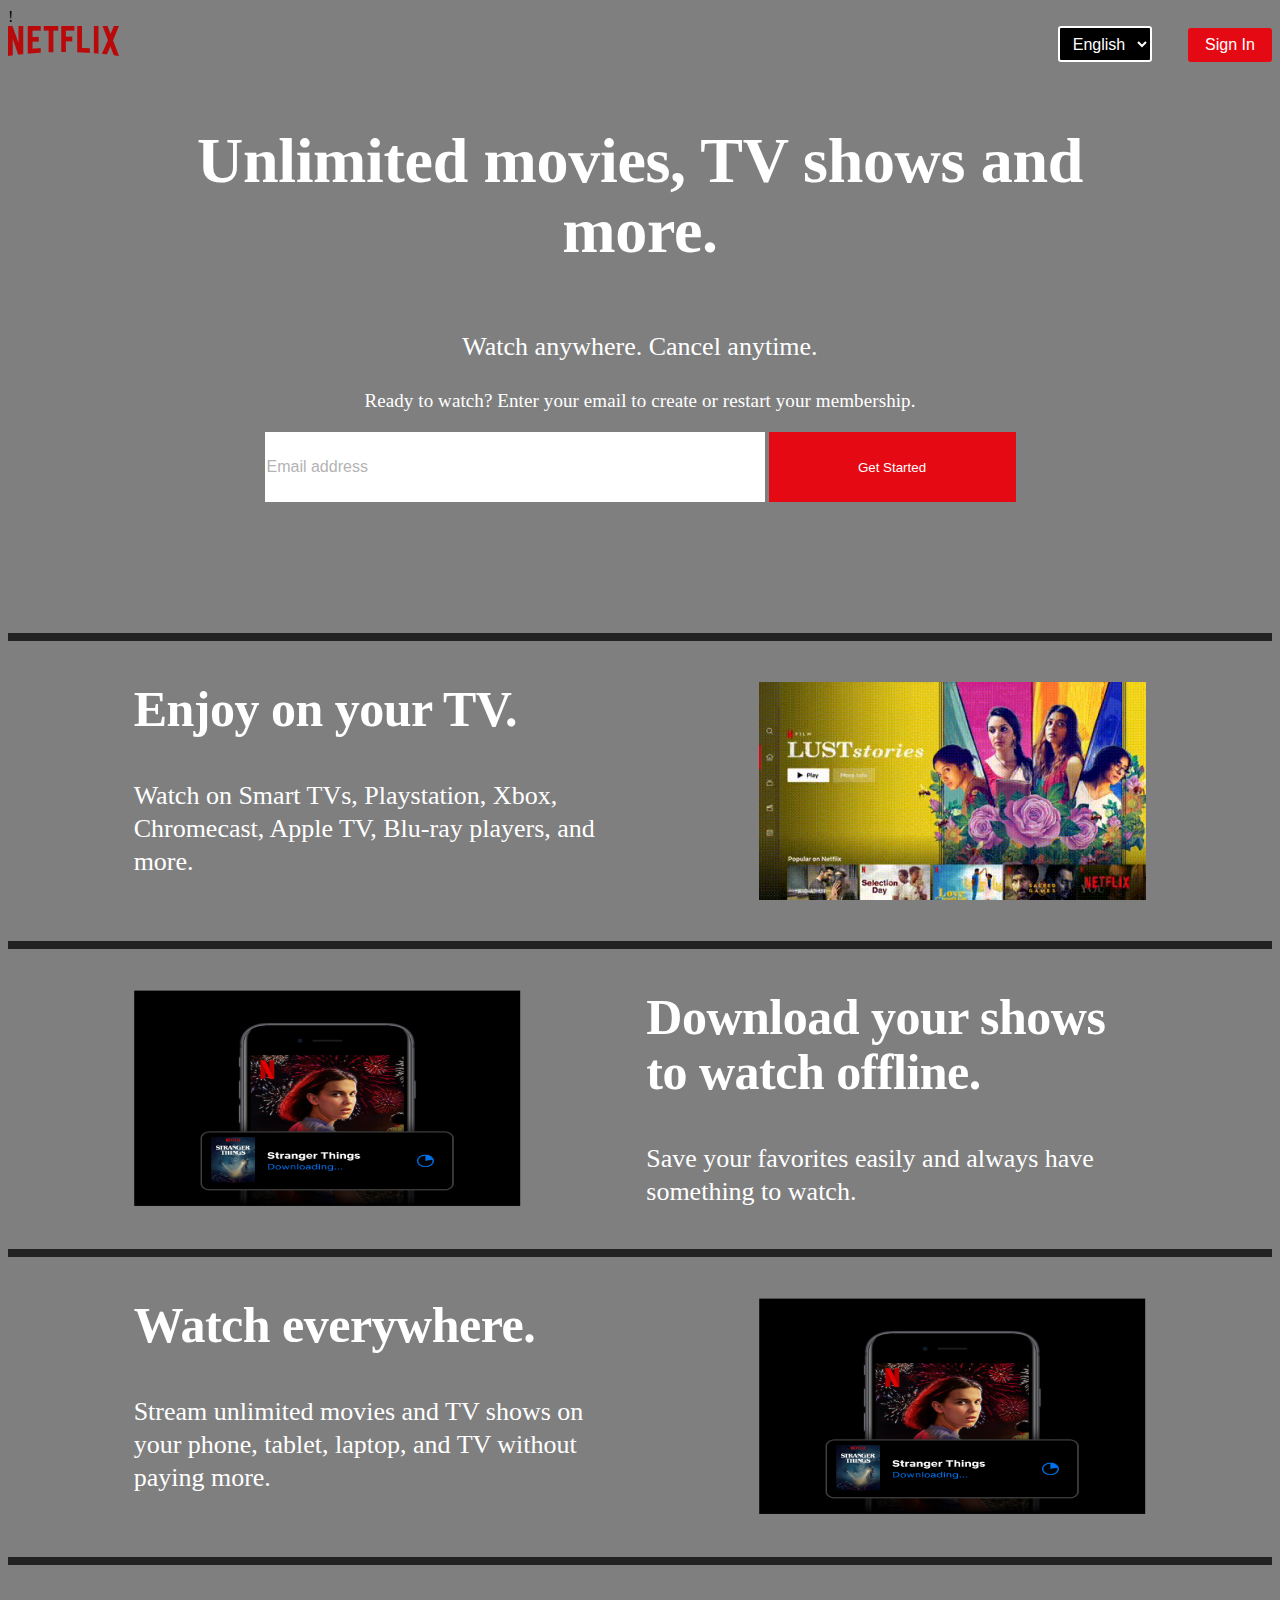
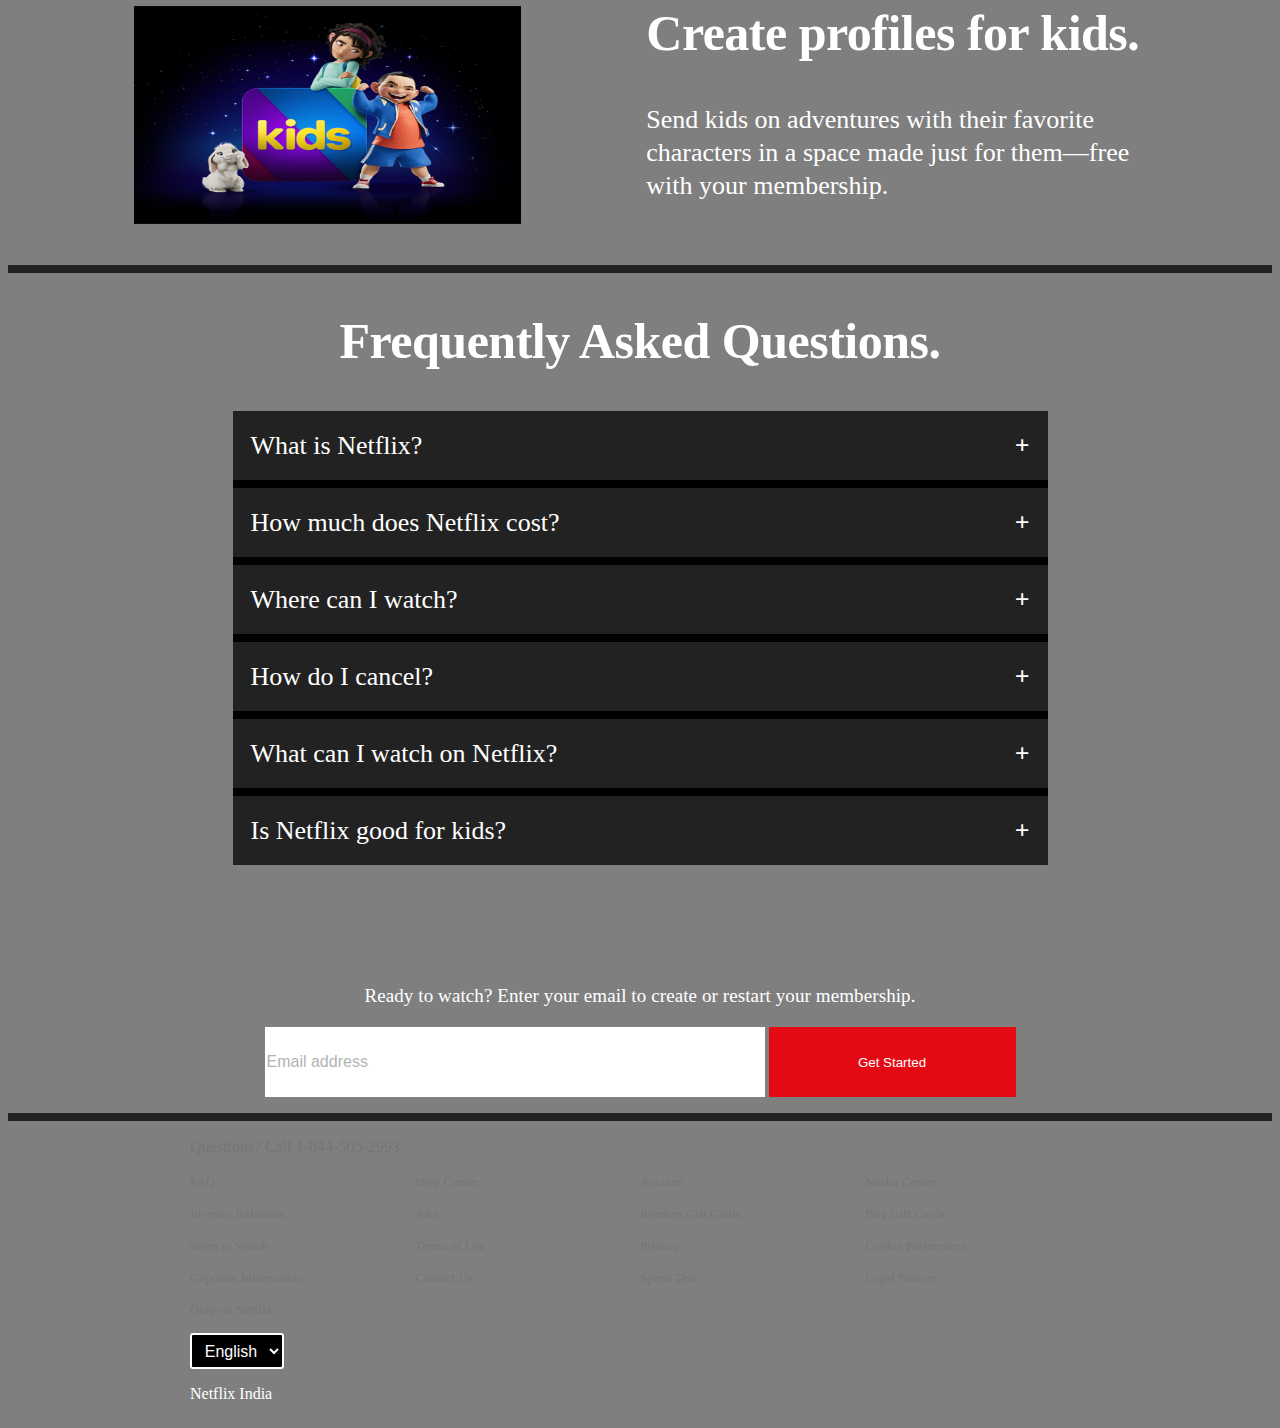
==== index.html @ 9cac7844 "added html and css" ====
!<!DOCTYPE html>
<html>
<head>
	<meta charset="utf-8">
	<meta name="viewport" content="width=device-width, initial-scale=1">
	<title>Home</title>
	<link rel="stylesheet" href="index.css">
</head>
<body class="home">
	<header>
		<div class="header-wrap">
			<div class="logo-wrap">
				<a href="home.html" class="logo">
					<img src="images/logo.png" alt="">
	   			</a>	
			</div>
			<div class="btn-wrap">
	  			<select class="lang-select">
				    <option value="en">English</option>
				    <option value="fr">Français</option>
	  			</select>
				<button class="signin-btn">
					Sign In
				</button>
			</div>
		</div>
	</header>

	<main>
		<section class="hero">
			<div class="hero-wrap">
			<div>
				<p class="headline">
					Unlimited movies, TV shows and more.
				</p>
				<p class="subtitle">
					Watch anywhere. Cancel anytime.
				</p>
				<p class="cta">
					Ready to watch? Enter your email to create or restart your membership.
				</p>
			</div>
				<div class="form-wrap">
					<form action="/action_page.php">
					  <input type="email" id="phone" name="phone" placeholder="Email address">
					  <input type="submit" id="submit" value="Get Started">
					</form>
				</div>
			</div>
			<div class="line"></div>
		</section>

		<section class="value-props">
			<div class="prop-wrap one">
				<div class="prop-desc">
					<h2 class="prop-header">
						Enjoy on your TV.
					</h2>
					<p class="prop-body">
						Watch on Smart TVs, Playstation, Xbox, Chromecast, Apple TV, Blu-ray players, and more.
					</p>
				</div>
				<div class="prop-img">
					<img src="images/luststories.png" class="value-img" alt="Lust stories">
				</div>
			</div>

		<div class="line"></div>

			<div class="prop-wrap two">
				<div class="prop-desc">
					<h2 class="prop-header">
						Download your shows to watch offline.
					</h2>
					<p class="prop-body">
						Save your favorites easily and always have something to watch.
					</p>
				</div>
				<div class="prop-img">
					<img src="images/stranger-dl.png" class="value-img" alt="Lust stories">
				</div>
			</div>

			<div class="line"></div>

			<div class="prop-wrap three">
				<div class="prop-desc">
					<h2 class="prop-header">
						Watch everywhere.
					</h2>
					<p class="prop-body">
						Stream unlimited movies and TV shows on your phone, tablet, laptop, and TV without paying more.
					</p>
				</div>
				<div class="prop-img">
					<img src="images/stranger-dl.png" class="value-img" alt="Lust stories">
				</div>
			</div>

			<div class="line"></div>

			<div class="prop-wrap four">
				<div class="prop-desc">
					<h2 class="prop-header">
						Create profiles for kids.
					</h2>
					<p class="prop-body">
						Send kids on adventures with their favorite characters in a space made just for them—free with your membership.
					</p>
				</div>
				<div class="prop-img">
					<img src="images/kids.png" class="value-img" alt="Lust stories">
				</div>
			</div>

			<div class="line"></div>
		</section>

		<section class="faq">
			<div class="faq-accordion-wrap">
				<div class="faq-accordion-header">
					<h2>
						Frequently Asked Questions.
					</h2>
				</div>
				<div>
					<button class="faq-accordion">What is Netflix?</button>
					<div class="panel">
					  <p>Lorem ipsum dolor sit amet, consectetur adipisicing elit, sed do eiusmod tempor incididunt ut labore et dolore magna aliqua. Ut enim ad minim veniam, quis nostrud exercitation ullamco laboris nisi ut aliquip ex ea commodo consequat.</p>
					</div>

					<div class="faq-line"></div>

					<button class="faq-accordion">How much does Netflix cost?</button>
					<div class="panel">
					  <p>Lorem ipsum dolor sit amet, consectetur adipisicing elit, sed do eiusmod tempor incididunt ut labore et dolore magna aliqua. Ut enim ad minim veniam, quis nostrud exercitation ullamco laboris nisi ut aliquip ex ea commodo consequat.</p>
					</div>

					<div class="faq-line"></div>

					<button class="faq-accordion">Where can I watch?</button>
					<div class="panel">
					  <p>Lorem ipsum dolor sit amet, consectetur adipisicing elit, sed do eiusmod tempor incididunt ut labore et dolore magna aliqua. Ut enim ad minim veniam, quis nostrud exercitation ullamco laboris nisi ut aliquip ex ea commodo consequat.</p>
					</div>

					<div class="faq-line"></div>

					<button class="faq-accordion">How do I cancel?</button>
					<div class="panel">
					  <p>Lorem ipsum dolor sit amet, consectetur adipisicing elit, sed do eiusmod tempor incididunt ut labore et dolore magna aliqua. Ut enim ad minim veniam, quis nostrud exercitation ullamco laboris nisi ut aliquip ex ea commodo consequat.</p>
					</div>

					<div class="faq-line"></div>

					<button class="faq-accordion">What can I watch on Netflix?</button>
					<div class="panel">
					  <p>Lorem ipsum dolor sit amet, consectetur adipisicing elit, sed do eiusmod tempor incididunt ut labore et dolore magna aliqua. Ut enim ad minim veniam, quis nostrud exercitation ullamco laboris nisi ut aliquip ex ea commodo consequat.</p>
					</div>

					<div class="faq-line"></div>

					<button class="faq-accordion">Is Netflix good for kids?</button>
					<div class="panel">
					  <p>Lorem ipsum dolor sit amet, consectetur adipisicing elit, sed do eiusmod tempor incididunt ut labore et dolore magna aliqua. Ut enim ad minim veniam, quis nostrud exercitation ullamco laboris nisi ut aliquip ex ea commodo consequat.</p>
					</div>
				</div>
			</div>

			<p class="cta">
				Ready to watch? Enter your email to create or restart your membership.
			</p>
			<div class="form-wrap">
				<form action="/action_page.php">
				  <input type="email" id="phone" name="phone" placeholder="Email address">
				  <input type="submit" id="submit" value="Get Started">
				</form>
			</div>

			<div class="line"></div>
		</section>
	</main>

	<footer>
		<p class="phone">Questions? Call 1-844-505-2993</p>
		<div class="link-wrap">
			<a href="#">FAQ</a>
		    <a href="#">Help Center</a>
		    <a href="#">Account</a>
		    <a href="#">Media Center</a>
		    <a href="#">Investor Relations</a>
		    <a href="#">Jobs</a>
		    <a href="#">Reedem Gift Cards</a>
		    <a href="#">Buy Gift Cards</a>
		    <a href="#">Ways to Watch</a>
		    <a href="#">Terms of Use</a>
		    <a href="#">Privacy</a>
		    <a href="#">Cookie Preferences</a>
		    <a href="#">Coporate Information</a>
		    <a href="#">Contact Us</a>
		    <a href="#">Speed Test</a>
		    <a href="#">Legal Notices</a>
		    <a href="#">Only on Netflix</a>
		</div>
		<div class="lang-select-wrap">
  			<select class="lang-select">
			    <option value="en">English</option>
			    <option value="fr">Français</option>
  			</select>
		</div>
		<p class="india">Netflix India</p>
	</footer>

<script>
var acc = document.getElementsByClassName("faq-accordion");
var i;

for (i = 0; i < acc.length; i++) {
  acc[i].addEventListener("click", function() {
    this.classList.toggle("active");
    var panel = this.nextElementSibling;
    if (panel.style.maxHeight) {
      panel.style.maxHeight = null;
    } else {
      panel.style.maxHeight = panel.scrollHeight + "px";
    } 
  });
}
</script>
</body>
</html>
---- index.css ----
* {
  box-sizing: border-box;
}

html {
	background-image: initial;
}

body {
	background: linear-gradient(rgba(0,0,0,0.5), rgba(0,0,0,0.5)), url("images/sign-in-bg.png");
  font-family: Netflix Sans;
}

.signin-btn {
  background-color: #E50914;
  border: none;
  border-radius: 3px;
  color: white;
  width: 84px;
  height: 34px;
  text-align: center;
  display: inline-block;
  font-size: 16px;
}

.lang-select {
   background-color: black;
   border: 2px solid white;
   border-radius: 3px;
   color: white;
   width: 94px;
   height: 36px;
   text-align: center;
   font-size: 16px;
   margin-right: 32px;
}

.header-wrap {
  display: flex;
  justify-content: space-between;
  margin-bottom: 23px;
}

.hero-wrap {
  width: 950px;
  height: 506.98px;
  top: 70px;
  left: 485px;
  padding: 74px, 0px, 89.39px, 0px;
  margin: 0 auto;
}

p,
h2 {
  color: white;
}

.headline {
  font-family: Netflix Sans;
  font-size: 64px;
  font-weight: 700;
  line-height: 70px;
  letter-spacing: -0.005em;
  text-align: center;
}

.subtitle {
  font-family: Netflix Sans;
  font-size: 26px;
  font-weight: 400;
  line-height: 33px;
  letter-spacing: 0em;
  text-align: center;
}

.cta {
  font-family: Netflix Sans;
  font-size: 19px;
  font-weight: 500;
  line-height: 24px;
  letter-spacing: 0.005em;
  text-align: center;
}

.home input {
  width: 500px;
  height: 70px;
  border-radius: 2px, 0px, 0px, 2px;
  border: 1px;
}

.form-wrap {
  display: flex;
  justify-content: center;
}

input[type=submit] {
  width: 247px;
  height: 70px;
  background-color: #E50914;
  color: white;
}

.line {
  width: 100%;
  height: 8px;
  top: 747px;
  background-color: #222222;
}

.prop-wrap {
  display: flex;
  justify-content: space-evenly;
  align-items: center;
}

.two,
.four {
  flex-direction: row-reverse;
}

.value-img {
  width: 387px;
  height: 218px;
  top: 82px;
  left: 69px;
}

.prop-desc {
  width: 500.05px;
  height: 300px;
  top: 72.95px;
  padding: 0.06px, 96.05px, 6.94px, 0px;
}

.prop-header {
  font-family: Netflix Sans;
  font-size: 50px;
  font-weight: 700;
  line-height: 55px;
  letter-spacing: -0.01em;
  text-align: left;
}

.prop-body {
  font-family: Netflix Sans;
  font-size: 26px;
  font-weight: 400;
  line-height: 33px;
  letter-spacing: 0em;
  text-align: left;
}

.faq-accordion-header h2 {
  font-family: Netflix Sans;
  font-size: 50px;
  font-weight: 700;
  line-height: 55px;
  letter-spacing: -0.01em;
  text-align: center;
}

/*FAQ styling*/

.faq-accordion {
  background-color: #222222;
  color: white;
  cursor: pointer;
  padding: 18px;
  width: 100%;
  border: none;
  text-align: left;
  outline: none;
  font-size: 15px;
  transition: 0.4s;
  font-family: Netflix Sans;
  font-size: 26px;
  font-weight: 400;
  line-height: 33px;
  letter-spacing: 0em;
  text-align: left;
}

.active,
.faq-accordion:hover {
  background-color: #222222;
}

.faq-accordion:after {
  content: '\002B';
  color: white;
  font-weight: bold;
  float: right;
  margin-left: 5px;
}

.active:after {
  content: "\2212";
}

.panel {
  padding: 0 18px;
  background-color: black;
  max-height: 0;
  overflow: hidden;
  transition: max-height 0.2s ease-out;
}

.faq-accordion-wrap {
  width: 815px;
  height: 650.56px;
  top: 107px;
  left: 507.5px;
  margin: 0 auto;
}

.faq-line {
  width: 100%;
  height: 8px;
  top: 747px;
  background-color: black;
}

footer {
  width: 900px;
  height: 283px;
  top: 3781.23px;
  left: 510px;
  margin: 0 auto;
}

.link-wrap {
  display: flex;
  flex-wrap: wrap;
  width: 900px;
  height: 160px;
}

.link-wrap a {
  width: 25%;
  text-decoration: none;
  color: #757575;
  font-family: Netflix Sans;
  font-size: 13px;
  font-weight: 400;
  line-height: 17px;
  letter-spacing: 0em;
  text-align: left;
}

.phone {
  width: 250px;
  height: 20px;
  top: -0.23px;
  font-family: Netflix Sans;
  font-size: 16px;
  font-weight: 400;
  line-height: 20px;
  letter-spacing: 0em;
  text-align: left;
  color: #757575;
}


/* sign-in page */

/* Sign-in form styling */

.sign-in .form-wrap {
  width: 450px;
  height: 660px;
  border: none;
  display: block;
  margin: 0 auto;
  background-color: black;
}

.sign-in .form {
  width: 314px;
  height: 315px;
  top: 60px;
  left: 68px;
  margin: 0 auto;
}

.sign-in h2 {
  font-size: 32px;
  font-weight: 700;
  line-height: 41px;
  letter-spacing: 0.01em;
  text-align: left;
  margin-bottom: 0;
}

input[type=text], input[type=password] {
  width: 314px;
  height: 50px;
  margin: 8px 0;
  display: block;
  border: none;
  border-radius: 3px;
  background-color: #333333;
}

::placeholder {
  font-size: 16px;
  font-weight: 400;
  line-height: 20px;
  letter-spacing: 0em;
  text-align: left;
  top: 17px;
  left: 20px;
  color: #B3B3B3;
}

.sign-in button[type=submit] {
  width: 314px;
  height: 48px;
}

.remember-help {
    width: 310px;
    margin-top: 10px;
}

label,
.help a {
  color: #B3B3B3;
  font-size: 13px;
  font-weight: 500;
  line-height: 16px;
  letter-spacing: 0em;
  text-align: left;
  text-decoration: none;
}

.help {
    float: right;
}

.sign-in button {
  background-color: red;
  color: white;
  padding: 14px 20px;
  margin: 8px 0;
  border: none;
  border-radius: 3px;
  cursor: pointer;
  width: 100%;
}

.sign-in button:hover {
  opacity: 0.8;
}

.fb-login {
  width: 314px;
  height: 216px;
  top: 404px;
  left: 68px;
  padding: 0, 0px, 103px, 0px;
  color: white;
  margin: 0 auto;
}

.sign-in footer {
  width: 1000px;
  height: 238px;
  left: 460px;
  background-color: #000000 75%;
}
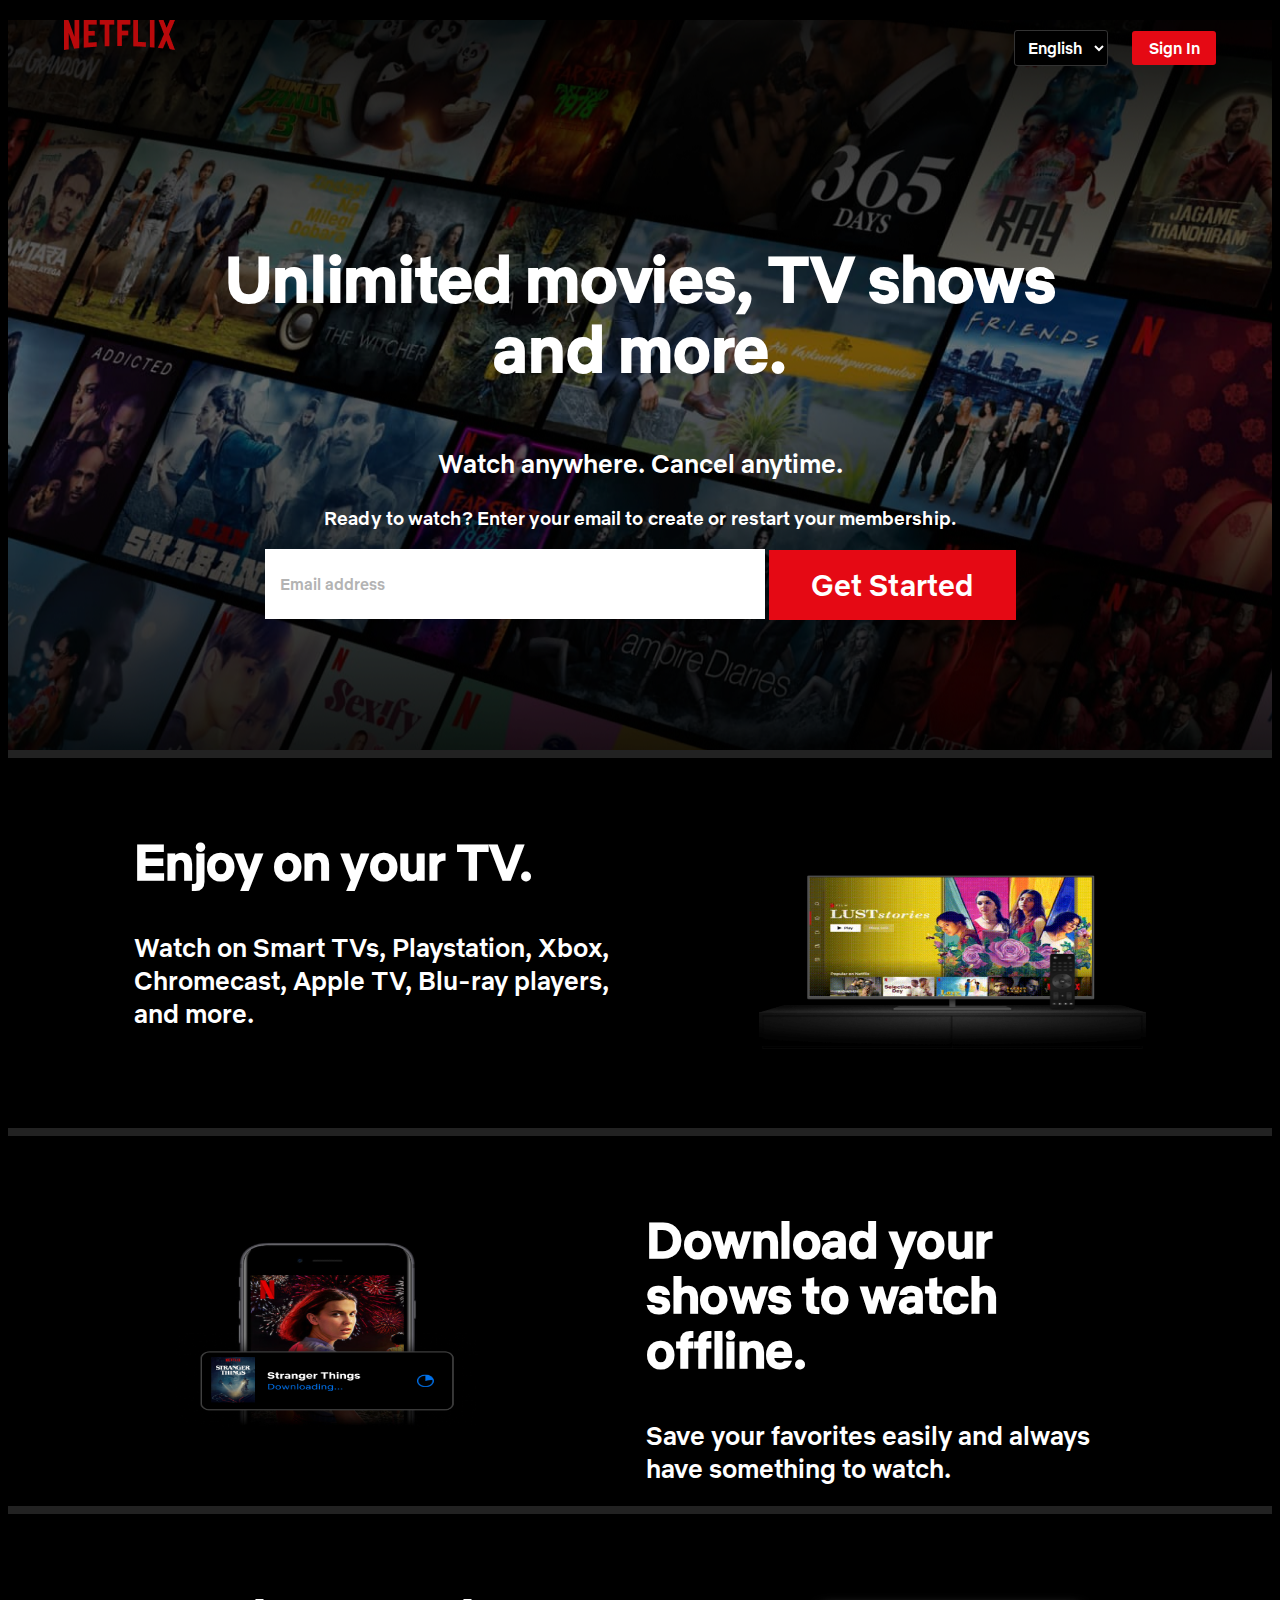
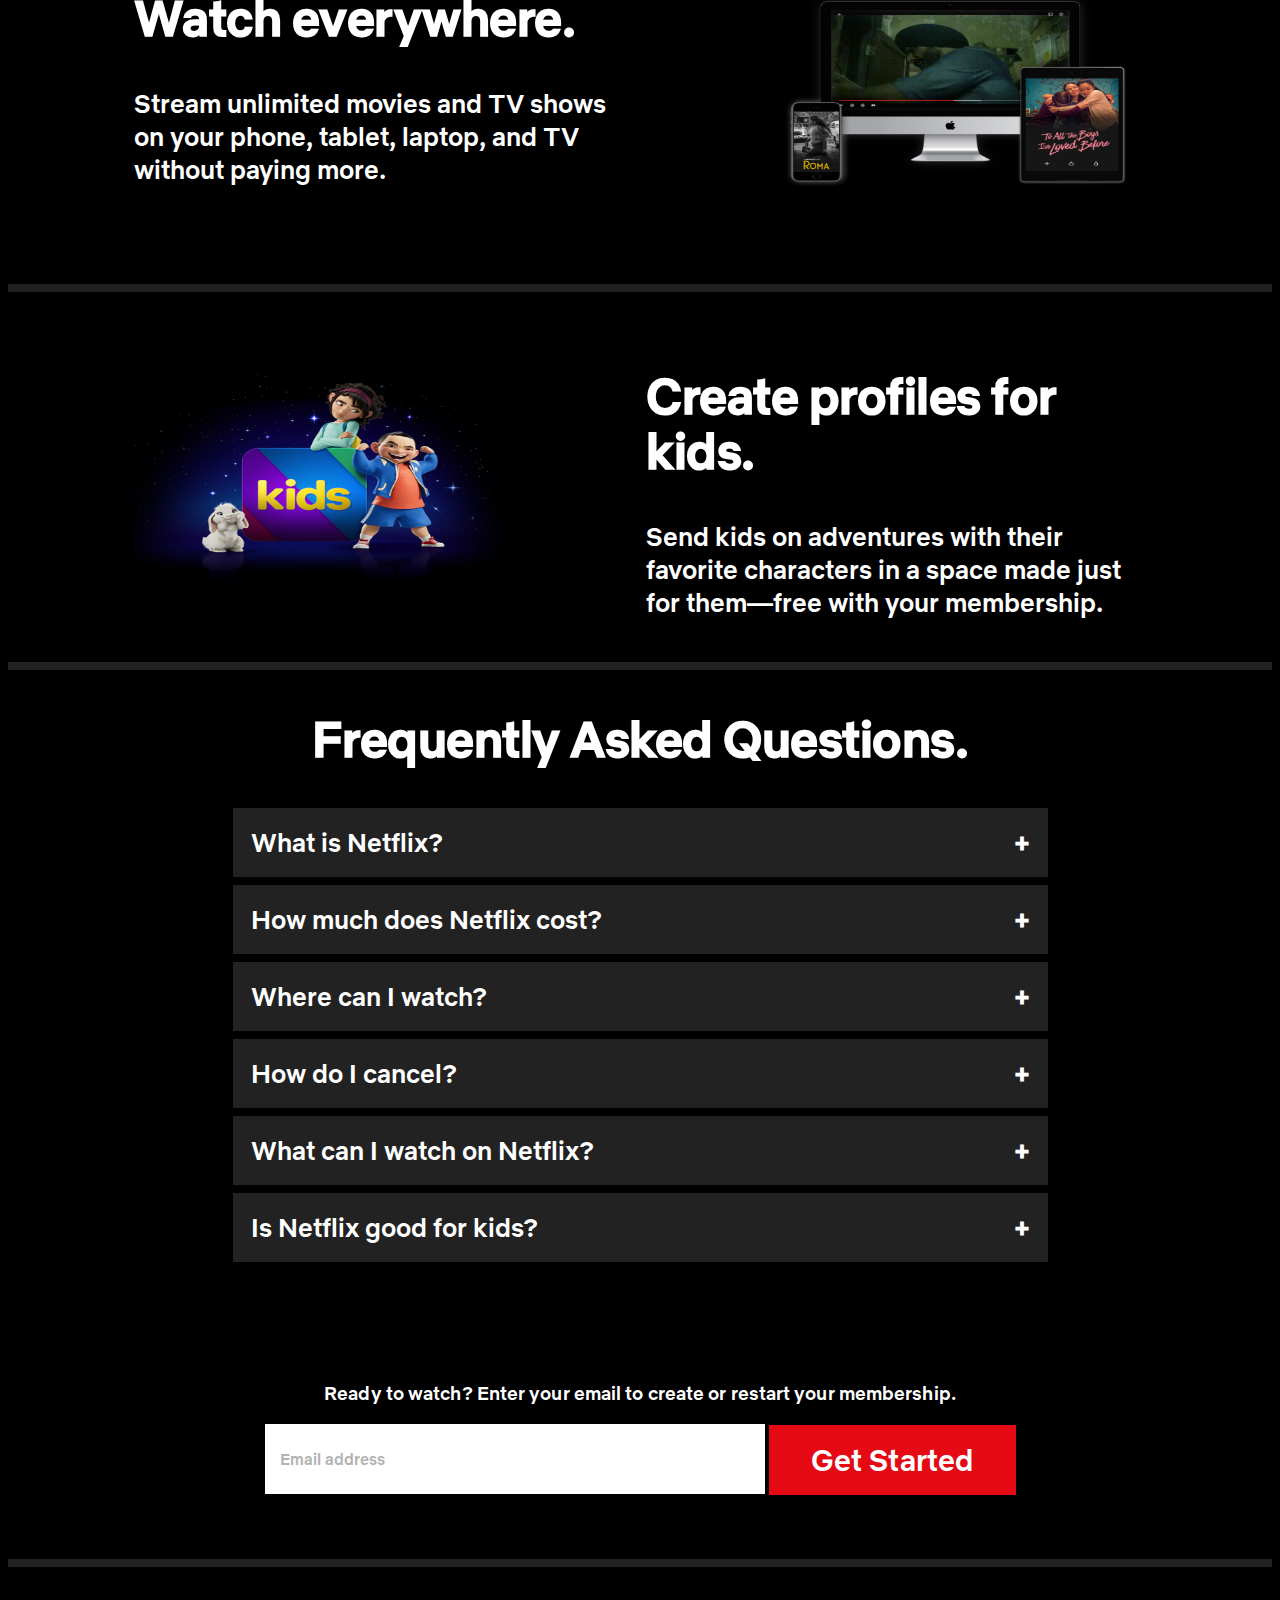
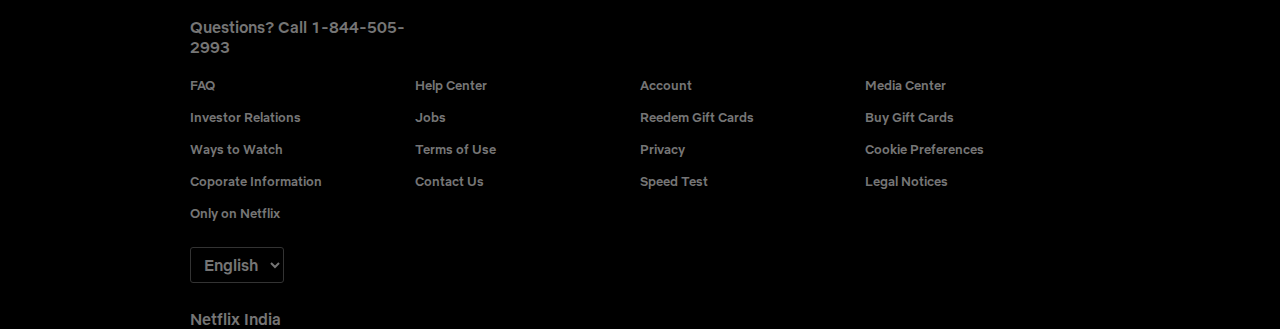
==== commit 03184eda: "responsiveness" ====
--- a/index.html
+++ b/index.html
@@ -1,32 +1,37 @@
-!<!DOCTYPE html>
+<!DOCTYPE html>
 <html>
 <head>
 	<meta charset="utf-8">
 	<meta name="viewport" content="width=device-width, initial-scale=1">
 	<title>Home</title>
 	<link rel="stylesheet" href="index.css">
+	<link rel="preconnect" href="https://fonts.googleapis.com">
+	<link rel="preconnect" href="https://fonts.gstatic.com" crossorigin>
+	<link href="https://fonts.googleapis.com/css2?family=Noto+Sans:ital,wght@0,100..900;1,100..900&display=swap" rel="stylesheet">
 </head>
 <body class="home">
+	<div class="head-hero">
 	<header>
 		<div class="header-wrap">
 			<div class="logo-wrap">
 				<a href="home.html" class="logo">
 					<img src="images/logo.png" alt="">
-	   			</a>	
+	   		</a>	
 			</div>
 			<div class="btn-wrap">
-	  			<select class="lang-select">
+	  			<select class="lang-select" id="select-one">
 				    <option value="en">English</option>
 				    <option value="fr">Français</option>
 	  			</select>
-				<button class="signin-btn">
-					Sign In
-				</button>
+				<a href="sign-in.html">
+					<button class="signin-btn">
+						Sign In
+					</button>
+				</a>
 			</div>
 		</div>
 	</header>
 
-	<main>
 		<section class="hero">
 			<div class="hero-wrap">
 			<div>
@@ -47,9 +52,11 @@
 					</form>
 				</div>
 			</div>
-			<div class="line"></div>
-		</section>
-
+			</section>
+		</div>
+
+			<div class="line" id="lineone"></div>
+<main>
 		<section class="value-props">
 			<div class="prop-wrap one">
 				<div class="prop-desc">
@@ -61,7 +68,7 @@
 					</p>
 				</div>
 				<div class="prop-img">
-					<img src="images/luststories.png" class="value-img" alt="Lust stories">
+					<img src="images/lust.png" class="value-img" alt="Lust stories">
 				</div>
 			</div>
 
@@ -77,7 +84,7 @@
 					</p>
 				</div>
 				<div class="prop-img">
-					<img src="images/stranger-dl.png" class="value-img" alt="Lust stories">
+					<img src="images/strangerdl.png" class="value-img" alt="Lust stories">
 				</div>
 			</div>
 
@@ -93,7 +100,7 @@
 					</p>
 				</div>
 				<div class="prop-img">
-					<img src="images/stranger-dl.png" class="value-img" alt="Lust stories">
+					<img src="images/indianshow.png" class="value-img" alt="Lust stories">
 				</div>
 			</div>
 
@@ -169,12 +176,14 @@
 			<p class="cta">
 				Ready to watch? Enter your email to create or restart your membership.
 			</p>
+			<span class="second-form">
 			<div class="form-wrap">
 				<form action="/action_page.php">
 				  <input type="email" id="phone" name="phone" placeholder="Email address">
 				  <input type="submit" id="submit" value="Get Started">
 				</form>
 			</div>
+		</span>
 
 			<div class="line"></div>
 		</section>
@@ -201,12 +210,14 @@
 		    <a href="#">Legal Notices</a>
 		    <a href="#">Only on Netflix</a>
 		</div>
+		<span class="second-select">
 		<div class="lang-select-wrap">
-  			<select class="lang-select">
+  			<select class="lang-select" id="select-two">
 			    <option value="en">English</option>
 			    <option value="fr">Français</option>
   			</select>
 		</div>
+	</span>
 		<p class="india">Netflix India</p>
 	</footer>
 
--- a/index.css
+++ b/index.css
@@ -1,14 +1,24 @@
 * {
   box-sizing: border-box;
-}
-
-html {
-	background-image: initial;
-}
-
-body {
-	background: linear-gradient(rgba(0,0,0,0.5), rgba(0,0,0,0.5)), url("images/sign-in-bg.png");
-  font-family: Netflix Sans;
+  font-family: Netflix Sans;
+}
+
+@font-face {
+  font-family: "Netflix Sans";
+  src: url("Netflix.otf");
+}
+
+.home {
+	background-color: black;
+  font-family: Netflix Sans;
+}
+
+.head-hero {
+  background-image: url(images/head-hero.png);
+}
+
+.home .signin-btn {
+  margin-left: 20px;
 }
 
 .signin-btn {
@@ -25,7 +35,7 @@
 
 .lang-select {
    background-color: black;
-   border: 2px solid white;
+   border: 1px solid #333333;
    border-radius: 3px;
    color: white;
    width: 94px;
@@ -35,10 +45,18 @@
    margin-right: 32px;
 }
 
+.home header {
+  margin: 20px 56px 0 56px;
+}
+
 .header-wrap {
   display: flex;
   justify-content: space-between;
   margin-bottom: 23px;
+}
+
+.hero {
+    margin-top: 167px;
 }
 
 .hero-wrap {
@@ -52,6 +70,11 @@
 
 p,
 h2 {
+  font-family: Netflix Sans;
+}
+
+p,
+h2 {
   color: white;
 }
 
@@ -85,7 +108,6 @@
 .home input {
   width: 500px;
   height: 70px;
-  border-radius: 2px, 0px, 0px, 2px;
   border: 1px;
 }
 
@@ -93,12 +115,26 @@
   display: flex;
   justify-content: center;
 }
+
+input[type=email] {
+  padding-left: 15px;
+  margin-bottom: 20px;
+  height: 70px;
+}
+
 
 input[type=submit] {
   width: 247px;
   height: 70px;
   background-color: #E50914;
   color: white;
+  font-size: 30px;
+  font-weight: 400;
+  line-height: 38px;
+  letter-spacing: 0.10000000149011612px;
+  text-align: center;
+  padding: 0 ;
+  vertical-align: middle;
 }
 
 .line {
@@ -117,6 +153,12 @@
 .two,
 .four {
   flex-direction: row-reverse;
+  margin: 35px 0 35px 0;
+}
+
+.one,
+.three {
+  margin: 35px 0 35px 0;
 }
 
 .value-img {
@@ -149,6 +191,10 @@
   line-height: 33px;
   letter-spacing: 0em;
   text-align: left;
+}
+
+.second-form form {
+  margin-bottom: 45px;
 }
 
 .faq-accordion-header h2 {
@@ -229,6 +275,10 @@
   margin: 0 auto;
 }
 
+.home footer {
+  margin-top: 50px;
+}
+
 .link-wrap {
   display: flex;
   flex-wrap: wrap;
@@ -259,12 +309,34 @@
   letter-spacing: 0em;
   text-align: left;
   color: #757575;
-}
-
+  margin-bottom: 40px;
+}
+
+.india,
+.home .lang-select {
+  color: #757575;
+}
+
+#select-one {
+  color: white;
+}
+
+.home .lang-select {
+  margin: 10px 0 10px 0;
+}
 
 /* sign-in page */
 
 /* Sign-in form styling */
+
+.sign-in {
+  background: linear-gradient(rgba(0,0,0,0.5), rgba(0,0,0,0.5)), url("images/sign-in-bg.png");
+  font-family: Netflix Sans;
+}
+
+.sign-in .logo-wrap {
+  margin: 25px 0 25px 60px;
+}
 
 .sign-in .form-wrap {
   width: 450px;
@@ -273,6 +345,7 @@
   display: block;
   margin: 0 auto;
   background-color: black;
+  margin-bottom: 90px;
 }
 
 .sign-in .form {
@@ -289,7 +362,8 @@
   line-height: 41px;
   letter-spacing: 0.01em;
   text-align: left;
-  margin-bottom: 0;
+  padding-bottom: 5px;
+  padding-top: 50px;
 }
 
 input[type=text], input[type=password] {
@@ -300,6 +374,8 @@
   border: none;
   border-radius: 3px;
   background-color: #333333;
+  padding-left: 15px;
+  margin-bottom: 20px;
 }
 
 ::placeholder {
@@ -316,11 +392,13 @@
 .sign-in button[type=submit] {
   width: 314px;
   height: 48px;
+  margin-top: 22px;
 }
 
 .remember-help {
-    width: 310px;
-    margin-top: 10px;
+    width: 314px;
+    height: 30px;
+    margin-top: 5px;
 }
 
 label,
@@ -355,18 +433,598 @@
 
 .fb-login {
   width: 314px;
-  height: 216px;
+  height: 20px;
   top: 404px;
   left: 68px;
-  padding: 0, 0px, 103px, 0px;
-  color: white;
-  margin: 0 auto;
+  margin-top: 50px;
+  color: white;
+  margin: 0 auto;
+  padding-top: 80px;
+}
+
+.fb-login p {
+    color: #8C8C8C;
+}
+
+.fb-login .now {
+  text-decoration: none;
+  color: white;
 }
 
 .sign-in footer {
+  width: 100%;
+  height: 350px;
+  left: 460px;
+  background-color: #000000;
+  opacity: 75%;
+  row-gap: 1px;
+}
+
+.sign-in .footer-wrap {
   width: 1000px;
   height: 238px;
   left: 460px;
-  background-color: #000000 75%;
-}
-
+  margin: 0 auto;
+  margin-bottom: 0;
+}
+
+.sign-in .phone {
+  padding-top: 29px;
+}
+
+sign-in .lang-select-wrap {
+  padding-bottom: 50px;
+}
+
+.sign-in .link-wrap {
+  align-content: start;
+  row-gap: 30px;
+  padding-top: 50px;
+}
+
+/* Profile page */
+
+.profile {
+  background-color: black;
+}
+
+.profile .logo-wrap {
+  margin: 25px 0 25px 60px;
+}
+
+.prof-img-wrap {
+  width: 1260px;
+  height: 313px;
+  display: flex;
+  align-items: center;
+  column-gap: 35px;
+  margin: 0 auto;
+}
+
+.profile img {
+  width: 100%;
+}
+
+.prof-img-wrap p,
+.profile-select .title {
+  font-family: Netflix Sans;
+  font-size: 26px;
+  font-weight: 400;
+  line-height: 33px;
+  letter-spacing: 0em;
+  text-align: center;
+  color: #6D6D6EB2;
+}
+
+.prof-img-wrap a {
+  text-decoration: none;
+}
+
+.profile-select .title {
+  color: white;
+  font-family: Netflix Sans;
+  font-size: 64px;
+  font-weight: 400;
+  line-height: 82px;
+  letter-spacing: 0em;
+}
+
+.yonet {
+  width: 308px;
+  height: 80px;
+  padding: 10px, 30px, 10px, 30px;
+  border: 1px solid #808080;
+  margin: 0 auto;
+}
+
+.yonet p {
+  font-family: Netflix Sans;
+  font-size: 26px;
+  font-weight: 400;
+  line-height: 33px;
+  letter-spacing: 0em;
+  text-align: center;
+  color: #808080;
+}
+
+/* Responsiveness */
+
+@media screen and (max-width: 50em) {
+ .sign-in {
+  background-color: black;
+ }
+
+ .sign-in {
+  background-image: url();
+ }
+
+
+footer {
+  width: 100%;
+  height: 300px;
+  margin: 5px 0 0 5px;
+  border-top: 1px solid white;
+}
+
+.sign-in .footer-wrap {
+  width: 100%;
+  border-top: 3px white;
+}
+
+.sign-in .link-wrap {
+  display: flex;
+  flex-wrap: wrap;
+  width: 300px;
+  height: 160px;
+}
+
+.sign-in .link-wrap a {
+  width: 50%;
+  text-decoration: none;
+  color: #757575;
+  font-family: Netflix Sans;
+  font-size: 13px;
+  font-weight: 400;
+  line-height: 17px;
+  letter-spacing: 0em;
+  text-align: left;
+}
+
+.phone {
+  width: 250px;
+  height: 20px;
+  top: -0.23px;
+  font-family: Netflix Sans;
+  font-size: 16px;
+  font-weight: 400;
+  line-height: 20px;
+  letter-spacing: 0em;
+  text-align: left;
+  color: #757575;
+}
+
+.hero-wrap {
+  width: 300;
+  height: 0.98px;
+  top: 70px;
+  left: 485px;
+  padding: 74px, 0px, 89.39px, 0px;
+  margin: 0 auto;
+}
+
+.sign-in .lang-select-wrap {
+  padding-top: 30px;
+}
+
+.sign-in button {
+  background-color: red;
+  color: white;
+  border: none;
+  border-radius: 3px;
+  cursor: pointer;
+  width: 100%;
+}
+
+.sign-in .form-wrap {
+  width: 300px;
+  height: 660px;
+  border: none;
+  display: block;
+  background-color: black;
+  margin-bottom: 90px;
+}
+
+.sign-in .form {
+  width: 314px;
+  height: 315px;
+  top: 60px;
+  left: 68px;
+}
+
+/* Profile page */
+
+.profile .logo-wrap {
+  margin: 25px 0 25px 10px;
+  width: 35%;
+}
+
+.prof-img-wrap {
+  width: 100%;
+  height: 313px;
+  display: flex;
+  align-items: center;
+  flex-wrap: wrap;
+  row-gap: 35px;
+  margin: 0 auto;
+}
+
+.prof-img-wrap div {
+  width: 25%;
+}
+
+.profile img {
+  width: 100%;
+}
+
+.prof-img-wrap p,
+.profile-select .title {
+  font-family: Netflix Sans;
+  font-size: 25px;
+  font-weight: 400;
+  line-height: 33px;
+  letter-spacing: 0em;
+  text-align: center;
+  color: #6D6D6EB2;
+}
+
+.prof-img-wrap a {
+  text-decoration: none;
+}
+
+.profile-select .title {
+  color: white;
+  font-family: Netflix Sans;
+  font-size: 45px;
+  font-weight: 400;
+  line-height: 82px;
+  letter-spacing: 0em;
+}
+
+.yonet {
+  width: 308px;
+  height: 80px;
+  padding: 10px, 30px, 10px, 30px;
+  border: 1px solid #808080;
+  margin: 150px auto;
+}
+
+.yonet p {
+  font-family: Netflix Sans;
+  font-size: 26px;
+  font-weight: 400;
+  line-height: 33px;
+  letter-spacing: 0em;
+  text-align: center;
+  color: #808080;
+}
+
+/*Home page*/
+
+.home .signin-btn {
+  margin-left: 20px;
+}
+
+.signin-btn {
+  background-color: #E50914;
+  border: none;
+  border-radius: 3px;
+  color: white;
+  width: 84px;
+  height: 34px;
+  text-align: center;
+  display: inline-block;
+  font-size: 16px;
+}
+
+.lang-select {
+   background-color: black;
+   border: 1px solid #333333;
+   border-radius: 3px;
+   color: white;
+   width: 94px;
+   height: 36px;
+   text-align: center;
+   font-size: 16px;
+   margin-right: 32px;
+}
+
+.logo-wrap {
+  margin-bottom: 40px;
+}
+
+.home header {
+  margin: 20px 56px 0 56px;
+}
+
+.header-wrap {
+  display: block;
+  margin: 20px 0 2px 0;
+}
+
+.hero {
+    margin-top: 100px;
+}
+
+.hero-wrap {
+  width: 300px;
+  height: 506.98px;
+  top: 70px;
+  left: 485px;
+  padding: 74px, 0px, 89.39px, 0px;
+  margin: 0 auto;
+}
+
+p,
+h2 {
+  font-family: Netflix Sans;
+}
+
+p,
+h2 {
+  color: white;
+}
+
+.headline {
+  font-family: Netflix Sans;
+  font-size: 50px;
+  font-weight: 700;
+  line-height: 70px;
+  letter-spacing: -0.005em;
+  text-align: center;
+}
+
+.subtitle {
+  font-family: Netflix Sans;
+  font-size: 26px;
+  font-weight: 400;
+  line-height: 33px;
+  letter-spacing: 0em;
+  text-align: center;
+}
+
+.cta {
+  font-family: Netflix Sans;
+  font-size: 19px;
+  font-weight: 500;
+  line-height: 24px;
+  letter-spacing: 0.005em;
+  text-align: center;
+}
+
+.home input {
+  width: 300px;
+  height: 10px;
+  border: 1px;
+}
+
+.form-wrap {
+  display: flex;
+  justify-content: flex-start;
+}
+
+input[type=email] {
+  padding-left: 15px;
+  margin-bottom: 0px;
+  height: 40px;
+}
+
+
+input[type=submit] {
+  width: 150px;
+  height: 40px;
+  background-color: #E50914;
+  color: white;
+  font-size: 20px;
+  font-weight: 400;
+  line-height: 38px;
+  letter-spacing: 0.10000000149011612px;
+  text-align: center;
+  padding: 0 ;
+  vertical-align: middle;
+}
+
+.line {
+  width: 100%;
+  height: 8px;
+  background-color: #222222;
+}
+
+#lineone {
+  margin-top: 120px;
+}
+
+.prop-wrap {
+  display: block;
+  text-align: center;
+}
+
+.two,
+.four {
+  margin: 0;
+}
+
+.one,
+.three {
+  margin: 0;
+}
+
+.value-img {
+  width: 300px;
+  height: 218px;
+  top: 82px;
+  left: 69px;
+}
+
+.prop-desc {
+  width: 300.05px;
+  height: 300px;
+  top: 72.95px;
+  padding: 0.06px, 96.05px, 6.94px, 0px;
+}
+
+.prop-header {
+  font-family: Netflix Sans;
+  font-size: 30px;
+  font-weight: 700;
+  line-height: 55px;
+  letter-spacing: -0.01em;
+  text-align: center;
+}
+
+.prop-body {
+  font-family: Netflix Sans;
+  font-size: 20px;
+  font-weight: 400;
+  line-height: 33px;
+  letter-spacing: 0em;
+  text-align: center;
+}
+
+.second-form form {
+  margin-bottom: 45px;
+}
+
+.faq-accordion-header h2 {
+  font-family: Netflix Sans;
+  font-size: 30px;
+  font-weight: 700;
+  line-height: 55px;
+  letter-spacing: -0.01em;
+  text-align: center;
+}
+
+/*FAQ styling*/
+
+.faq-accordion {
+  background-color: #222222;
+  color: white;
+  cursor: pointer;
+  padding: 18px;
+  width: 100%;
+  border: none;
+  text-align: left;
+  outline: none;
+  font-size: 15px;
+  transition: 0.4s;
+  font-family: Netflix Sans;
+  font-size: 18px;
+  font-weight: 400;
+  line-height: 33px;
+  letter-spacing: 0em;
+  text-align: left;
+}
+
+.active,
+.faq-accordion:hover {
+  background-color: #222222;
+}
+
+.faq-accordion:after {
+  content: '\002B';
+  color: white;
+  font-weight: bold;
+  float: right;
+  margin-left: 5px;
+}
+
+.active:after {
+  content: "\2212";
+}
+
+.panel {
+  padding: 0 18px;
+  background-color: black;
+  max-height: 0;
+  overflow: hidden;
+  transition: max-height 0.2s ease-out;
+}
+
+.faq-accordion-wrap {
+  width: 300px;
+  height: 650.56px;
+  top: 107px;
+  left: 507.5px;
+  margin: 0 auto;
+}
+
+.faq-line {
+  width: 100%;
+  height: 8px;
+  top: 747px;
+  background-color: black;
+}
+
+footer {
+  width: 300px;
+  height: 283px;
+  top: 3781.23px;
+  left: 510px;
+  margin: 0 auto;
+}
+
+.home footer {
+  margin-top: 50px;
+}
+
+.link-wrap {
+  display: flex;
+  flex-wrap: wrap;
+  width: 300px;
+  height: 160px;
+  gap: 15px;
+}
+
+.link-wrap a {
+  width: 30%;
+  text-decoration: none;
+  color: #757575;
+  font-family: Netflix Sans;
+  font-size: 13px;
+  font-weight: 400;
+  line-height: 17px;
+  letter-spacing: 0em;
+  text-align: left;
+}
+
+.phone {
+  width: 250px;
+  height: 20px;
+  top: -0.23px;
+  font-family: Netflix Sans;
+  font-size: 16px;
+  font-weight: 400;
+  line-height: 20px;
+  letter-spacing: 0em;
+  text-align: left;
+  margin-bottom: 60px;
+  color: #757575;
+}
+
+.india,
+.home .lang-select {
+  color: #757575;
+}
+
+#select-one {
+  color: white;
+}
+
+.home .lang-select {
+  margin: 10px 0 10px 0;
+}
+
+#select-two {
+  margin-top: 150px;
+}
+
+  }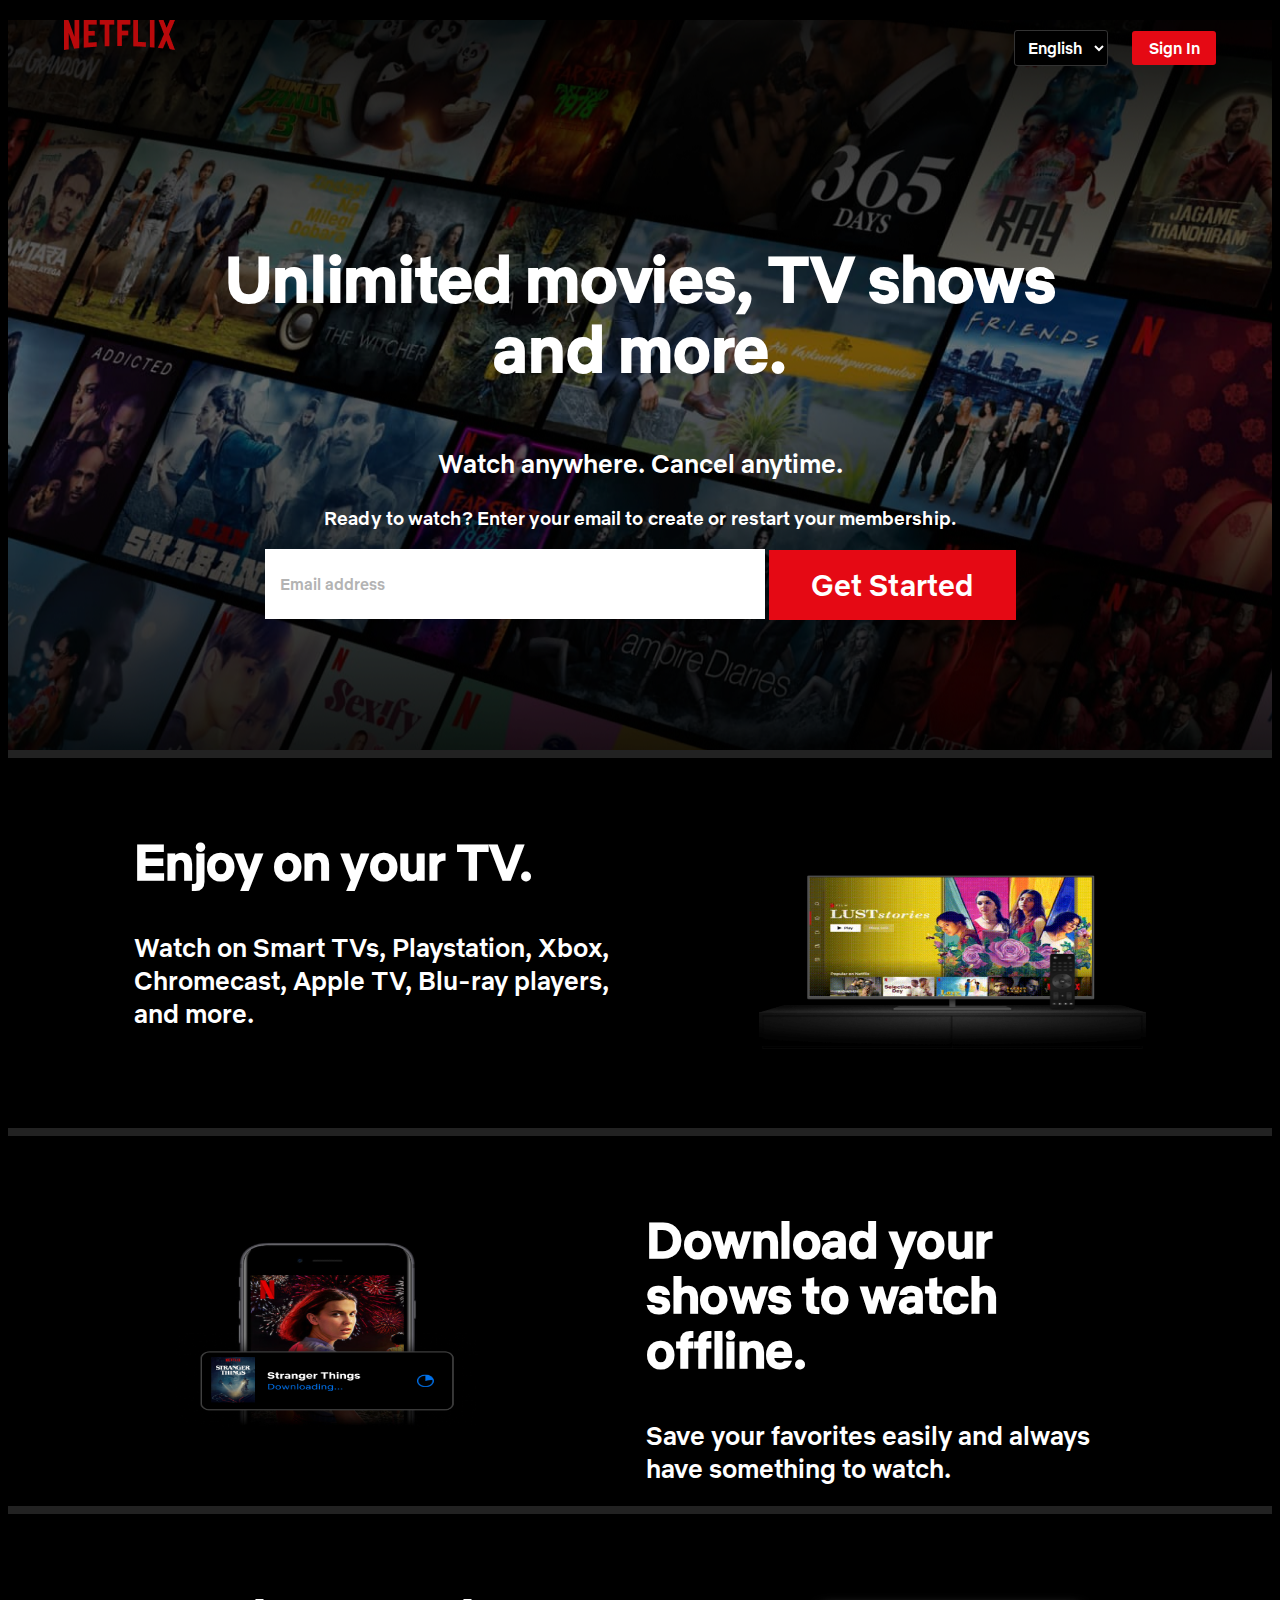
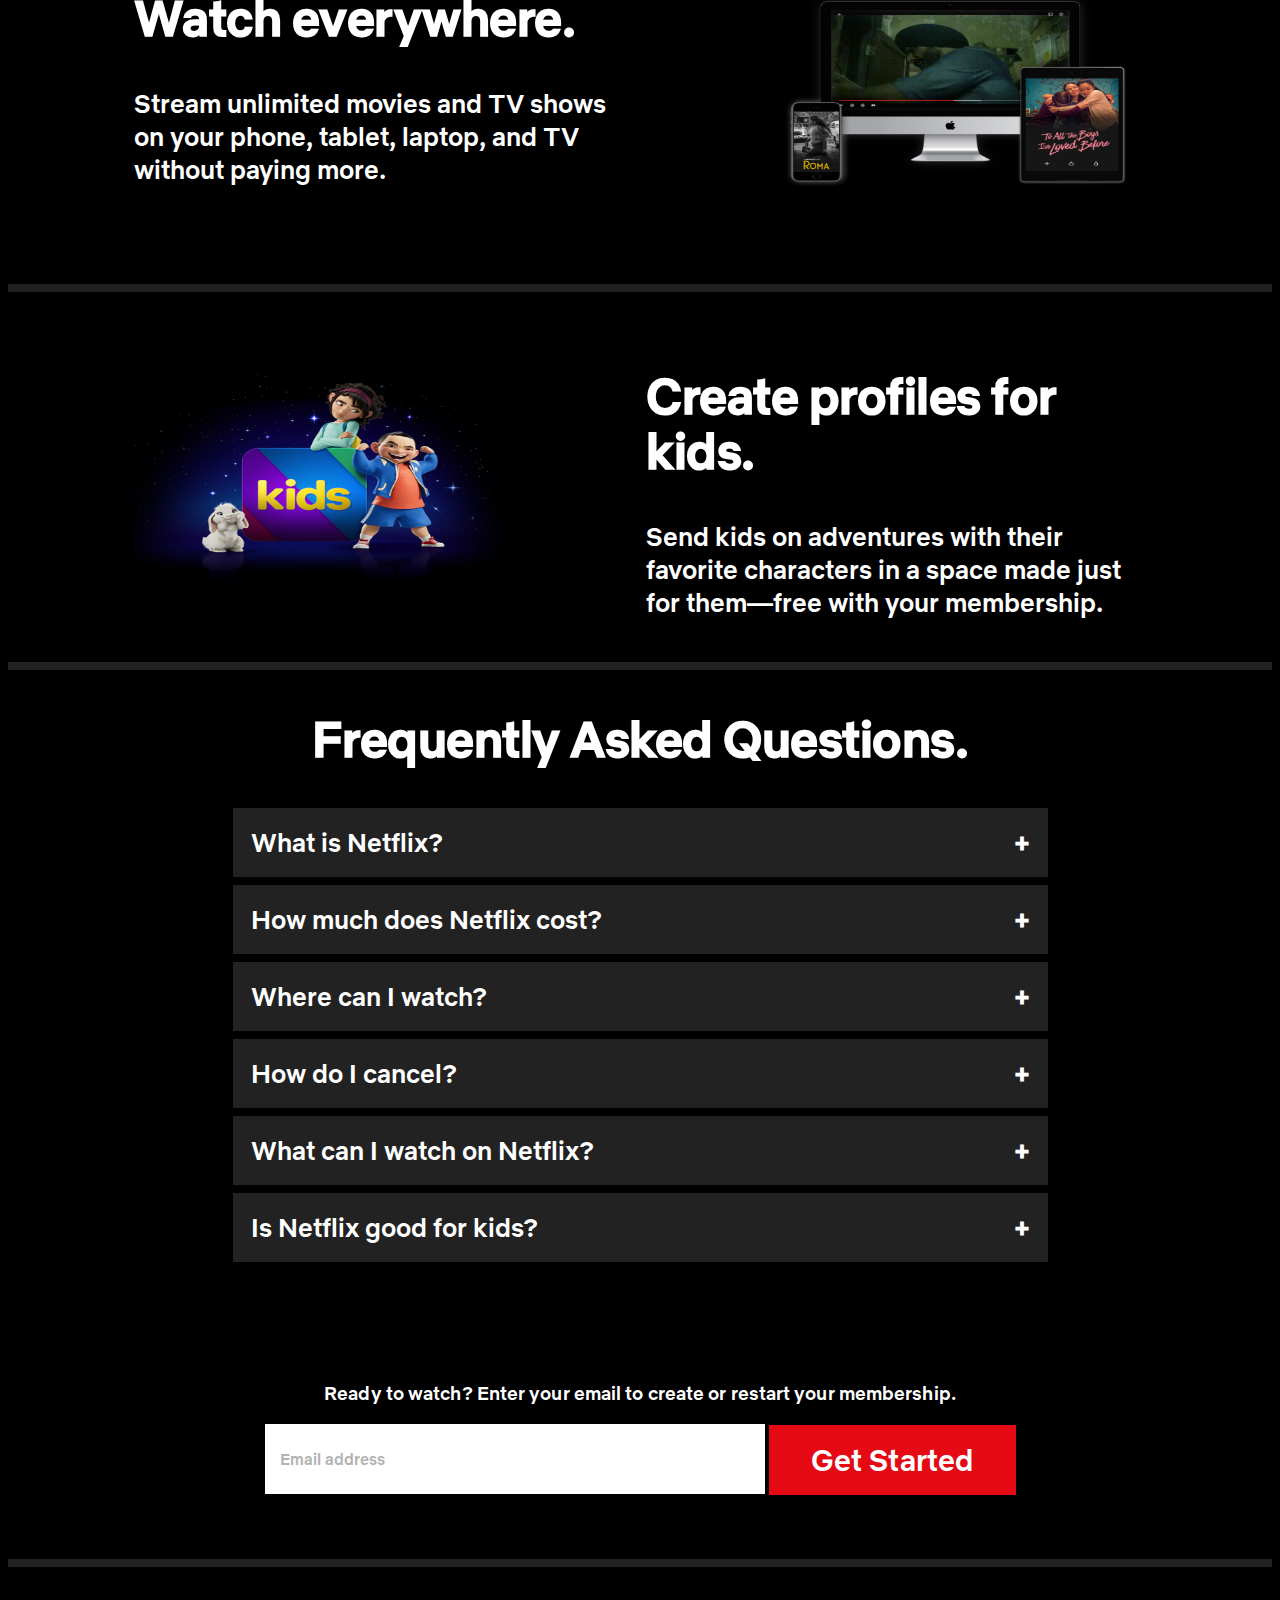
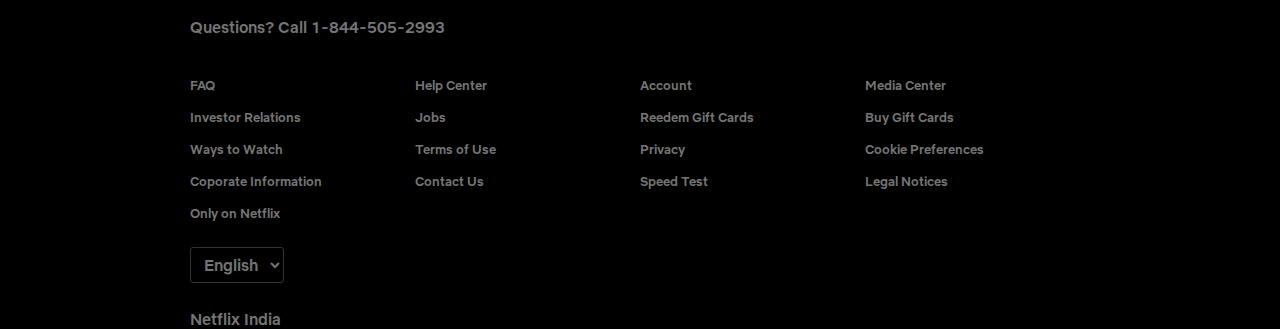
==== commit 0963ddcb: "fixed mobile mode" ====
--- a/index.html
+++ b/index.html
@@ -8,6 +8,7 @@
 	<link rel="preconnect" href="https://fonts.googleapis.com">
 	<link rel="preconnect" href="https://fonts.gstatic.com" crossorigin>
 	<link href="https://fonts.googleapis.com/css2?family=Noto+Sans:ital,wght@0,100..900;1,100..900&display=swap" rel="stylesheet">
+	
 </head>
 <body class="home">
 	<div class="head-hero">
--- a/index.css
+++ b/index.css
@@ -299,7 +299,7 @@
 }
 
 .phone {
-  width: 250px;
+  width: 300px;
   height: 20px;
   top: -0.23px;
   font-family: Netflix Sans;
@@ -324,6 +324,7 @@
 .home .lang-select {
   margin: 10px 0 10px 0;
 }
+
 
 /* sign-in page */
 
@@ -547,6 +548,217 @@
   color: #808080;
 }
 
+/*Home page*/
+
+.home-page {
+  background-color: black;
+}
+
+.nav {
+  display: flex;
+  justify-content: space-between;
+  margin: 20px 60px 20px 60px;
+}
+
+.home-page .logo {
+  margin-right: 30px;
+}
+
+.nav img {
+  vertical-align: middle;
+}
+
+.nav a {
+  text-decoration: none;
+  color: white;
+  font-family: Netflix Sans;
+  font-size: 14px;
+  font-weight: 500;
+  line-height: 18px;
+  letter-spacing: 0em;
+  text-align: left;
+  margin-right: 20px;
+}
+
+.fa-magnifying-glass,
+.bi-gift,
+.bi-bell-fill,
+.bi-caret-down-fill {
+  color: white;
+  margin-right: 10px;
+}
+
+.profileimg {
+  width: 32px;
+}
+
+.home-page .hero {
+  width: 100%;
+  height: 810px;
+  background-image: url(images/movieposter.png);
+  margin-top: 0;
+}
+
+.movieinfo {
+  top: 200px;
+  left: 60px;
+  padding-top: 200px;
+  margin-left: 60px;
+}
+
+.moviedesc {
+  margin-top: 0;
+}
+
+.moviedesc .title {
+  font-family: Netflix Sans;
+  font-size: 30px;
+  font-weight: 500;
+  line-height: 38px;
+  letter-spacing: 0em;
+  text-align: left;
+}
+
+.moviedesc .body {
+  width: 636px;
+  height: 132px;
+  font-family: Netflix Sans;
+  font-size: 26px;
+  font-weight: 400;
+  line-height: 33px;
+  letter-spacing: 0em;
+  text-align: left;
+}
+
+.movieinfo .button {
+  margin-top: 0;
+}
+
+.play {
+  width: 175px;
+  height: 62px;
+  padding: 15px, 30px, 15px, 30px;
+  border-radius: 4px;
+  border: none;
+  gap: 0px;
+  font-family: Netflix Sans;
+  font-size: 22px;
+  font-weight: 500;
+  line-height: 28px;
+  letter-spacing: 0em;
+}
+
+.fa-solid,
+.bi-info-circle {
+  margin-right: 10px;
+}
+
+.info {
+  width: 276px;
+  height: 62px;
+  padding: 15px, 30px, 15px, 30px;
+  border: none;
+  border-radius: 4px;
+  background-color: white;
+  opacity: 30%;
+  font-family: Netflix Sans;
+  font-size: 22px;
+  font-weight: 500;
+  line-height: 28px;
+  letter-spacing: 0em;
+  margin-left: 10px;
+}
+
+.info #daha {
+  color: black;
+  opacity: 100%;
+}
+
+.top {
+  margin-right: 10px;
+  vertical-align: middle;
+  width: 32px;
+}
+
+.moviescroll {
+  font-family: Netflix Sans;
+  font-size: 26px;
+  font-weight: 500;
+  line-height: 33px;
+  letter-spacing: 0em;
+  text-align: left;
+}
+
+.gallery-cell {
+  width: 285px;
+  height: 165px;
+  margin-right: 5px;
+  counter-increment: gallery-cell;
+}
+
+.gun {
+    margin-left: 60px;
+}
+
+.kemal {
+  margin-top: 100px;
+  margin-left: 60px;
+
+}
+
+#gallerylong img {
+  border-radius: 2px;
+  height: 575px;
+}
+
+.rankwrap img {
+  width: 145px;
+  height: 205px;
+}
+
+.space1 {
+  margin-right: 0;
+}
+
+.space2 {
+  margin-left: 0;
+}
+
+.home-page footer {
+  margin-top: 100px;
+}
+
+#sm {
+  color: #808080;
+  margin-right: 10px;
+}
+
+.social {
+  margin-bottom: 20px;
+}
+
+.hizmet {
+  width: 115px;
+  height: 52px;
+  padding: 10px, 15px, 10px, 15px;
+  border: 1px solid #808080;
+}
+
+.hizmet p {
+  color: #808080;
+  text-align: center;
+}
+
+
+
+.nav {
+  display: flex;
+}
+
+.mobile-container {
+  display: none;
+}
+
 /* Responsiveness */
 
 @media screen and (max-width: 50em) {
@@ -1027,4 +1239,264 @@
   margin-top: 150px;
 }
 
+/*homepage*/
+
+.nav {
+  display: flex;
+  justify-content: space-between;
+  margin: 20px 10px 20px 10px;
+}
+
+.home-page .logo {
+  margin-right: 30px;
+}
+
+.nav img {
+  vertical-align: middle;
+}
+
+.nav a {
+  text-decoration: none;
+  color: white;
+  font-family: Netflix Sans;
+  font-size: 14px;
+  font-weight: 500;
+  line-height: 18px;
+  letter-spacing: 0em;
+  text-align: left;
+  margin-right: 20px;
+}
+
+.fa-magnifying-glass,
+.bi-gift,
+.bi-bell-fill,
+.bi-caret-down-fill {
+  color: white;
+  margin-right: 10px;
+}
+
+.profileimg {
+  width: 32px;
+}
+
+.home-page .hero {
+  width: 300px;
+  height: 100%;
+  background: black;
+  margin-top: 0;
+}
+
+.movieinfo {
+  top: 200px;
+  left: 60px;
+  padding-top: 0;
+  margin-left: 10px;
+}
+
+.moviedesc {
+  margin-top: 0;
+}
+
+.yanimda {
+  width: 100%;
+  margin: 0 auto;
+}
+
+.moviedesc .title {
+  font-family: Netflix Sans;
+  font-size: 18px;
+  font-weight: 500;
+  line-height: 20px;
+  letter-spacing: 0em;
+  text-align: center;
+}
+
+.moviedesc .body {
+  width: 340px;
+  height: 132px;
+  font-family: Netflix Sans;
+  font-size: 16px;
+  font-weight: 400;
+  line-height: 33px;
+  letter-spacing: 0em;
+  text-align: left;
+}
+
+.movieinfo .button {
+  margin-top: 0;
+}
+
+.play {
+  width: 110px;
+  height: 30px;
+  padding: 15px, 30px, 15px, 30px;
+  border-radius: 4px;
+  border: none;
+  gap: 0px;
+  font-family: Netflix Sans;
+  font-size: 16px;
+  font-weight: 500;
+  line-height: 28px;
+  letter-spacing: 0em;
+}
+
+.fa-solid,
+.bi-info-circle {
+  margin-right: 10px;
+}
+
+.info {
+  width: 200px;
+  height: 30px;
+  padding: 15px, 30px, 15px, 30px;
+  border: none;
+  border-radius: 4px;
+  background-color: white;
+  opacity: 30%;
+  font-family: Netflix Sans;
+  font-size: 16px;
+  font-weight: 500;
+  line-height: 28px;
+  letter-spacing: 0em;
+  margin-left: 0;
+  margin-top: 18px;
+}
+
+.info #daha {
+  color: black;
+  opacity: 100%;
+}
+
+.top {
+  margin-right: 10px;
+  vertical-align: middle;
+  width: 32px;
+}
+
+.moviescroll {
+  font-family: Netflix Sans;
+  font-size: 20px;
+  font-weight: 500;
+  line-height: 33px;
+  letter-spacing: 0em;
+  text-align: left;
+  width: 100%;
+}
+
+.gallery-cell {
+  width: 170px;
+  height: 100px;
+  margin-right: 5px;
+  counter-increment: gallery-cell;
+}
+
+.kemal {
+  margin-top: 5px;
+  margin-left: 10px;
+
+}
+
+#gallerylong img {
+  border-radius: 2px;
+  height: 350px;
+}
+
+.rankwrap img {
+  width: 145px;
+  height: 205px;
+}
+
+.gun {
+  margin-left: 10px;
+}
+
+.space1 {
+  margin-right: 0;
+}
+
+.space2 {
+  margin-left: 0;
+}
+
+.home-page footer {
+  margin-top: 100px;
+}
+
+#sm {
+  color: #808080;
+  margin-right: 10px;
+}
+
+.social {
+  margin-bottom: 20px;
+  margin-top: 20px;
+}
+
+.hizmet {
+  width: 115px;
+  height: 52px;
+  padding: 10px, 15px, 10px, 15px;
+  border: 1px solid #808080;
+  margin-top: 130px;
+}
+
+.hizmet p {
+  color: #808080;
+  text-align: center;
+}
+
+.nav {
+  display: none;
+}
+
+ /* Style the navigation menu */
+.topnav {
+  overflow: hidden;
+  background-color: black;
+  position: relative;
+  margin-bottom: 20px;
+}
+
+/* Hide the links inside the navigation menu (except for logo/home) */
+.topnav #myLinks {
+  display: none;
+}
+
+/* Style navigation menu links */
+.topnav a {
+  color: white;
+  padding: 14px 16px;
+  text-decoration: none;
+  font-size: 17px;
+  display: block;
+}
+
+/* Style the hamburger menu */
+.topnav a.icon {
+  background: black;
+  display: block;
+  position: absolute;
+  right: 0;
+  top: 0;
+}
+
+/* Add a grey background color on mouse-over */
+.topnav a:hover {
+  background-color: black;
+  color: black;
+}
+
+/* Style the active link (or home/logo) */
+.active {
+  background-color: ;black
+  color: white;
+} 
+
+.mobile-container {
+  display: block;
+}
+
+
+*{ outline: 1px red solid !important; visibility: visible !important }
+
   }